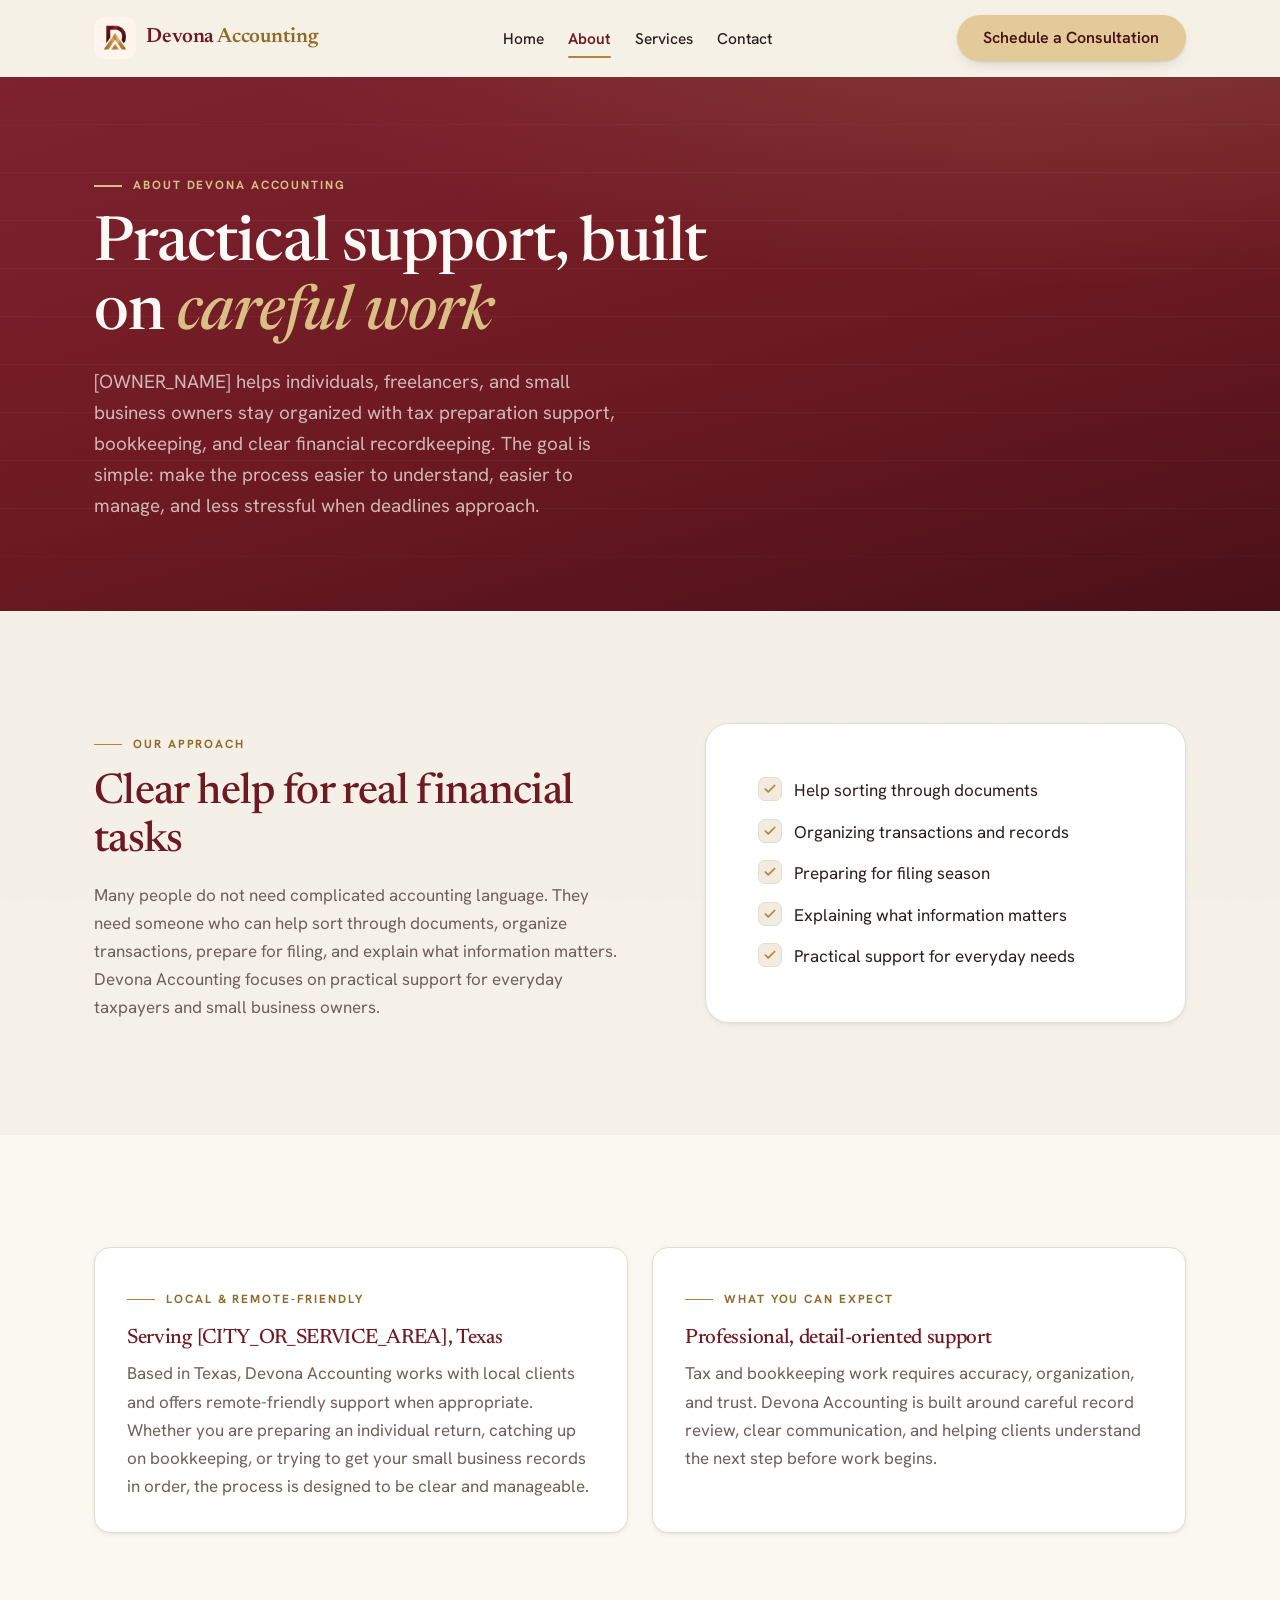
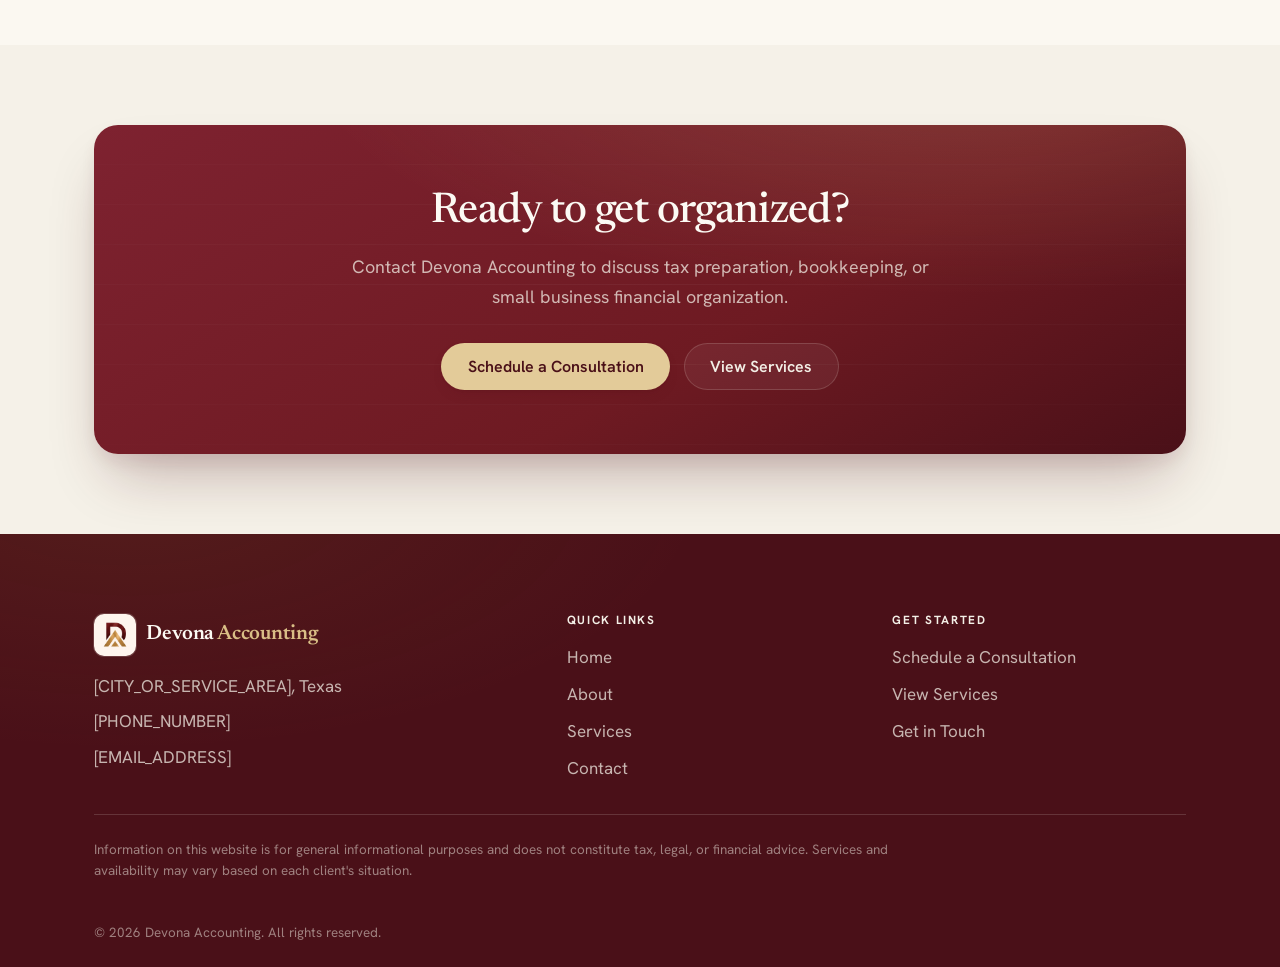
==== about.html @ 62266c25 "Initial commit: Devona Accounting marketing site Static, no-build tax & bookkeeping website (Home, A" ====
<!DOCTYPE html>
<html lang="en">
<head>
  <meta charset="UTF-8" />
  <meta name="viewport" content="width=device-width, initial-scale=1.0" />
  <title>About Devona Accounting | Tax and Bookkeeping Support in Texas</title>
  <meta name="description" content="Learn about Devona Accounting, providing practical tax and bookkeeping support for individuals and small businesses in Texas." />

  <meta property="og:type" content="website" />
  <meta property="og:title" content="About Devona Accounting | Tax and Bookkeeping Support in Texas" />
  <meta property="og:description" content="Practical tax and bookkeeping support for individuals and small businesses in Texas." />

  <link rel="icon" type="image/png" href="assets/favicon.png" />
  <link rel="preconnect" href="https://fonts.googleapis.com" />
  <link rel="preconnect" href="https://fonts.gstatic.com" crossorigin />
  <link href="https://fonts.googleapis.com/css2?family=Newsreader:ital,opsz,wght@0,6..72,400;0,6..72,500;0,6..72,600;1,6..72,500&family=Hanken+Grotesk:wght@400;500;600;700&display=swap" rel="stylesheet" />
  <link rel="stylesheet" href="css/styles.css" />
</head>
<body>
  <a class="skip-link" href="#main">Skip to content</a>

  <!-- ============ HEADER ============ -->
  <header class="site-header">
    <div class="container nav">
      <a class="brand" href="index.html">
        <img src="assets/logo.png" alt="" />
        <span>Devona <span class="brand-accent">Accounting</span></span>
      </a>
      <nav aria-label="Primary">
        <ul class="nav-links" id="nav-links">
          <li><a href="index.html">Home</a></li>
          <li><a href="about.html" aria-current="page">About</a></li>
          <li><a href="services.html">Services</a></li>
          <li><a href="contact.html">Contact</a></li>
          <li class="nav-cta-mobile"><a class="btn btn--gold" href="contact.html">Schedule a Consultation</a></li>
        </ul>
      </nav>
      <a class="btn btn--gold nav-cta" href="contact.html">Schedule a Consultation</a>
      <button class="nav-toggle" type="button" aria-label="Toggle menu" aria-controls="nav-links" aria-expanded="false">
        <span></span><span></span><span></span>
      </button>
    </div>
  </header>

  <main id="main">

    <!-- ============ PAGE HERO ============ -->
    <section class="hero is-simple">
      <div class="container">
        <div class="hero-grid">
          <div class="hero-copy">
            <span class="eyebrow on-dark" data-animate data-hero>About Devona Accounting</span>
            <h1 data-animate data-hero>Practical support, built on <em>careful work</em></h1>
            <p data-animate data-hero>[OWNER_NAME] helps individuals, freelancers, and small business owners stay organized with tax preparation support, bookkeeping, and clear financial recordkeeping. The goal is simple: make the process easier to understand, easier to manage, and less stressful when deadlines approach.</p>
          </div>
        </div>
      </div>
    </section>

    <!-- ============ CLEAR HELP ============ -->
    <section class="section">
      <div class="container">
        <div class="split">
          <div data-animate>
            <span class="eyebrow">Our approach</span>
            <h2>Clear help for real financial tasks</h2>
            <p class="muted">Many people do not need complicated accounting language. They need someone who can help sort through documents, organize transactions, prepare for filing, and explain what information matters. Devona Accounting focuses on practical support for everyday taxpayers and small business owners.</p>
          </div>
          <div class="panel" data-animate>
            <ul class="check-list">
              <li>Help sorting through documents</li>
              <li>Organizing transactions and records</li>
              <li>Preparing for filing season</li>
              <li>Explaining what information matters</li>
              <li>Practical support for everyday needs</li>
            </ul>
          </div>
        </div>
      </div>
    </section>

    <!-- ============ SERVING + DETAIL ============ -->
    <section class="section on-warm">
      <div class="container">
        <div class="grid grid--2">
          <article class="card" data-animate>
            <span class="eyebrow">Local &amp; remote-friendly</span>
            <h3>Serving [CITY_OR_SERVICE_AREA], Texas</h3>
            <p>Based in Texas, Devona Accounting works with local clients and offers remote-friendly support when appropriate. Whether you are preparing an individual return, catching up on bookkeeping, or trying to get your small business records in order, the process is designed to be clear and manageable.</p>
          </article>
          <article class="card" data-animate>
            <span class="eyebrow">What you can expect</span>
            <h3>Professional, detail-oriented support</h3>
            <p>Tax and bookkeeping work requires accuracy, organization, and trust. Devona Accounting is built around careful record review, clear communication, and helping clients understand the next step before work begins.</p>
          </article>
        </div>
      </div>
    </section>

    <!-- ============ FINAL CTA ============ -->
    <section class="section is-tight">
      <div class="container">
        <div class="cta-band" data-animate>
          <h2>Ready to get organized?</h2>
          <p>Contact Devona Accounting to discuss tax preparation, bookkeeping, or small business financial organization.</p>
          <div class="btn-row">
            <a class="btn btn--gold" href="contact.html">Schedule a Consultation</a>
            <a class="btn btn--ghost-dark" href="services.html">View Services</a>
          </div>
        </div>
      </div>
    </section>

  </main>

  <!-- ============ FOOTER ============ -->
  <footer class="site-footer">
    <div class="container">
      <div class="footer-grid">
        <div class="footer-contact">
          <a class="brand" href="index.html"><img src="assets/logo.png" alt="" /><span>Devona <span class="brand-accent">Accounting</span></span></a>
          <p>[CITY_OR_SERVICE_AREA], Texas</p>
          <p><a href="tel:[PHONE_NUMBER]">[PHONE_NUMBER]</a></p>
          <p><a href="mailto:[EMAIL_ADDRESS]">[EMAIL_ADDRESS]</a></p>
        </div>
        <div>
          <h4>Quick Links</h4>
          <ul class="footer-links">
            <li><a href="index.html">Home</a></li>
            <li><a href="about.html">About</a></li>
            <li><a href="services.html">Services</a></li>
            <li><a href="contact.html">Contact</a></li>
          </ul>
        </div>
        <div>
          <h4>Get Started</h4>
          <ul class="footer-links">
            <li><a href="contact.html">Schedule a Consultation</a></li>
            <li><a href="services.html">View Services</a></li>
            <li><a href="contact.html">Get in Touch</a></li>
          </ul>
        </div>
      </div>
      <p class="footer-disclaimer">Information on this website is for general informational purposes and does not constitute tax, legal, or financial advice. Services and availability may vary based on each client's situation.</p>
      <p class="footer-disclaimer">&copy; <span id="year">2026</span> Devona Accounting. All rights reserved.</p>
    </div>
  </footer>

  <div class="mobile-cta">
    <a class="btn btn--gold" href="contact.html">Schedule a Consultation</a>
  </div>

  <script src="https://cdnjs.cloudflare.com/ajax/libs/gsap/3.12.5/gsap.min.js" defer></script>
  <script src="js/main.js" defer></script>
</body>
</html>
---- css/styles.css ----
/* ============================================================
   Devona Accounting — Tax & Bookkeeping
   Design system: "Books in order" — a ledger-led identity.
   Palette: burgundy/wine + warm cream + antique gold (matches logo).
   Type: Newsreader (display serif) / Hanken Grotesk (body sans).
   No build step; plain CSS.
   ============================================================ */

/* ---------- Tokens ---------- */
:root {
  /* Primary — burgundy / wine (matches the Devona Accounting logo) */
  --pine: #6E1A22;        /* primary burgundy (var name kept for minimal churn) */
  --forest: #7E2230;      /* lighter wine, for gradients */
  --pine-deep: #4A1018;   /* darkest bordeaux */

  /* Warm neutrals */
  --parchment: #F5F1E8;
  --parchment-2: #EFEADD;
  --card: #FFFFFF;
  --card-warm: #FBF8F1;

  /* Accents */
  --gold: #B0863C;
  --gold-deep: #8F6B2C;
  --gold-soft: #D9BE86;
  --sage: #C2A05A;        /* secondary: soft gold-tan (replaces the old sage green) */
  --sage-deep: #7A5A2E;   /* deep bronze, for status text/icons on light */
  --approve: #3E7D54;     /* subtle approval green */
  --approve-deep: #2F6342;/* deeper approval green, for text on light */

  /* Text */
  --ink: #2A1E1E;
  --stone: #6E5F5A;
  --on-dark: #F3EFE6;
  --on-dark-muted: rgba(243, 239, 230, 0.74);

  /* Lines */
  --hairline: #E4DDCF;
  --hairline-strong: #D6CDB9;
  --hairline-dark: rgba(243, 239, 230, 0.16);

  /* Type */
  --font-display: "Newsreader", Georgia, "Times New Roman", serif;
  --font-sans: "Hanken Grotesk", system-ui, -apple-system, "Segoe UI", sans-serif;

  /* Radii */
  --r-sm: 8px;
  --r: 16px;
  --r-lg: 24px;
  --r-pill: 999px;

  /* Spacing */
  --s-1: 0.5rem;
  --s-2: 1rem;
  --s-3: 1.5rem;
  --s-4: 2rem;
  --s-5: 3.25rem;
  --s-6: 5rem;
  --s-7: 7rem;

  /* Elevation (layered, warm-tinted) */
  --shadow-sm: 0 1px 2px rgba(42, 30, 30, 0.04), 0 2px 6px rgba(42, 30, 30, 0.05);
  --shadow: 0 4px 10px rgba(42, 30, 30, 0.05), 0 16px 36px -12px rgba(42, 30, 30, 0.16);
  --shadow-lg: 0 8px 18px rgba(74, 16, 24, 0.08), 0 34px 60px -18px rgba(74, 16, 24, 0.30);

  --container: 1140px;
  --header-h: 76px;
}

/* ---------- Reset / base ---------- */
*, *::before, *::after { box-sizing: border-box; }

html {
  scroll-behavior: smooth;
  -webkit-text-size-adjust: 100%;
}

body {
  margin: 0;
  font-family: var(--font-sans);
  color: var(--ink);
  background: var(--parchment);
  line-height: 1.65;
  font-size: 1.0625rem;
  font-weight: 400;
  -webkit-font-smoothing: antialiased;
  text-rendering: optimizeLegibility;
  position: relative;
  overflow-x: clip; /* safety net against incidental overflow; keeps sticky header working */
}

/* Subtle paper grain — tactile, premium, very low opacity */
body::before {
  content: "";
  position: fixed;
  inset: 0;
  z-index: 1;
  pointer-events: none;
  opacity: 0.035;
  background-image: url("data:image/svg+xml,%3Csvg xmlns='http://www.w3.org/2000/svg' width='160' height='160'%3E%3Cfilter id='n'%3E%3CfeTurbulence type='fractalNoise' baseFrequency='0.85' numOctaves='2' stitchTiles='stitch'/%3E%3C/filter%3E%3Crect width='100%25' height='100%25' filter='url(%23n)'/%3E%3C/svg%3E");
}
/* keep real content above the grain */
.site-header, main, .site-footer, .mobile-cta { position: relative; z-index: 2; }

img, svg { max-width: 100%; display: block; }

a { color: var(--pine); text-decoration: none; }
a:hover { text-decoration: underline; }

/* ---------- Typography ---------- */
h1, h2, h3, h4 {
  font-family: var(--font-display);
  color: var(--pine);
  font-weight: 500;
  line-height: 1.12;
  letter-spacing: -0.015em;
  margin: 0 0 var(--s-2);
  overflow-wrap: break-word;
}
h1 { font-size: clamp(1.95rem, 6vw, 3.85rem); font-weight: 500; }
h2 { font-size: clamp(1.6rem, 4.4vw, 2.65rem); }
h3 { font-size: 1.3rem; line-height: 1.25; }
h4 { font-size: 1.05rem; }

p { margin: 0 0 var(--s-2); }
p:last-child { margin-bottom: 0; }
ul { margin: 0; padding: 0; }
strong { font-weight: 600; }

.tnum { font-variant-numeric: tabular-nums; }

:focus-visible {
  outline: 3px solid var(--gold);
  outline-offset: 3px;
  border-radius: 4px;
}

.skip-link {
  position: absolute;
  left: -9999px; top: 0;
  background: var(--pine);
  color: var(--on-dark);
  padding: 0.7rem 1.1rem;
  z-index: 200;
  border-radius: 0 0 var(--r-sm) 0;
}
.skip-link:focus { left: 0; }

/* ---------- Layout ---------- */
.container {
  width: 100%;
  max-width: var(--container);
  margin-inline: auto;
  padding-inline: var(--s-3);
}

.section { padding-block: var(--s-7); }
.section.is-tight { padding-block: var(--s-6); }
.section.on-parchment-2 { background: var(--parchment-2); }
.section.on-warm { background: var(--card-warm); }

.section-head { max-width: 680px; margin-bottom: var(--s-5); }
.section-head.is-center { margin-inline: auto; text-align: center; }

/* Eyebrow — small caps with a ledger rule */
.eyebrow {
  display: inline-flex;
  align-items: center;
  flex-wrap: wrap;
  max-width: 100%;
  gap: 0.4rem 0.7rem;
  font-family: var(--font-sans);
  font-size: 0.74rem;
  font-weight: 700;
  letter-spacing: 0.16em;
  text-transform: uppercase;
  color: var(--gold-deep);
  margin-bottom: var(--s-2);
}
.eyebrow::before {
  content: "";
  width: 28px;
  height: 1.5px;
  flex: none;
  background: var(--gold);
}
.is-center .eyebrow { justify-content: center; }
.eyebrow.on-dark { color: var(--gold-soft); }
.eyebrow.on-dark::before { background: var(--gold-soft); }

.lead { font-size: 1.2rem; color: var(--stone); line-height: 1.6; }
.muted { color: var(--stone); }

/* ---------- Buttons ---------- */
.btn {
  display: inline-flex;
  align-items: center;
  justify-content: center;
  gap: 0.55rem;
  font-family: var(--font-sans);
  font-weight: 600;
  font-size: 1rem;
  padding: 0.9rem 1.6rem;
  border-radius: var(--r-pill);
  border: 1.5px solid transparent;
  cursor: pointer;
  line-height: 1;
  text-decoration: none;
  transition: transform .2s cubic-bezier(.2,.7,.3,1), background-color .2s ease,
              color .2s ease, box-shadow .25s ease, border-color .2s ease;
}
.btn:hover { text-decoration: none; transform: translateY(-2px); }
.btn:active { transform: translateY(0); }

/* Gold = the primary call to action — flat champagne, modern */
.btn--gold {
  background: #E3CB99;
  color: var(--pine-deep);
  box-shadow: 0 1px 2px rgba(74,16,24,0.10), 0 6px 16px -8px rgba(74,16,24,0.28);
}
.btn--gold:hover {
  background: #ECD7AD;
  color: var(--pine-deep);
  box-shadow: 0 2px 4px rgba(74,16,24,0.12), 0 12px 24px -10px rgba(74,16,24,0.32);
}

.btn--pine { background: var(--pine); color: var(--on-dark); box-shadow: var(--shadow-sm); }
.btn--pine:hover { background: var(--pine-deep); color: var(--on-dark); box-shadow: var(--shadow); }

.btn--outline { background: transparent; color: var(--pine); border-color: var(--hairline-strong); }
.btn--outline:hover { border-color: var(--pine); background: var(--card); color: var(--pine); }

.btn--ghost-dark { background: rgba(243,239,230,0.06); color: var(--on-dark); border-color: var(--hairline-dark); }
.btn--ghost-dark:hover { border-color: rgba(243,239,230,0.5); background: rgba(243,239,230,0.12); color: var(--on-dark); }

.btn-row { display: flex; flex-wrap: wrap; gap: 0.85rem; }

/* ---------- Header ---------- */
.site-header {
  position: sticky;
  top: 0;
  z-index: 100;
  background: rgba(245, 241, 232, 0.72);
  backdrop-filter: saturate(160%) blur(12px);
  border-bottom: 1px solid transparent;
  transition: box-shadow .25s ease, border-color .25s ease, background-color .25s ease;
}
.site-header.is-scrolled {
  box-shadow: 0 1px 0 var(--hairline), 0 10px 30px -22px rgba(74,16,24,0.5);
  border-bottom-color: var(--hairline);
  background: rgba(245, 241, 232, 0.9);
}
.nav {
  display: flex;
  align-items: center;
  justify-content: space-between;
  height: var(--header-h);
  gap: var(--s-3);
}
.brand {
  display: inline-flex;
  align-items: center;
  gap: 0.65rem;
  font-family: var(--font-display);
  font-weight: 600;
  font-size: 1.3rem;
  color: var(--pine);
  letter-spacing: -0.01em;
}
.brand:hover { text-decoration: none; }
.brand img { width: 42px; height: 42px; border-radius: 10px; object-fit: cover; }
.brand-accent { color: var(--gold-deep); }

.nav-links { display: flex; align-items: center; gap: var(--s-3); list-style: none; }
.nav-links a {
  color: var(--ink);
  font-weight: 500;
  font-size: 0.97rem;
  padding: 0.4rem 0;
  position: relative;
}
.nav-links a:hover { color: var(--pine); text-decoration: none; }
.nav-links a[aria-current="page"] { color: var(--pine); font-weight: 600; }
.nav-links a[aria-current="page"]::after {
  content: "";
  position: absolute;
  left: 0; right: 0; bottom: -3px;
  height: 2px;
  background: var(--gold);
  border-radius: 2px;
}
.nav-cta { display: inline-flex; }
.nav-cta-mobile { display: none; } /* only shown inside the mobile menu */

.nav-toggle {
  display: none;
  flex-direction: column;
  justify-content: center;
  gap: 5px;
  width: 46px; height: 46px;
  background: transparent;
  border: 1px solid var(--hairline-strong);
  border-radius: var(--r-sm);
  cursor: pointer;
  padding: 0 11px;
}
.nav-toggle span { display: block; height: 2px; background: var(--pine); border-radius: 2px; transition: transform .25s ease, opacity .2s ease; }
.nav-toggle[aria-expanded="true"] span:nth-child(1) { transform: translateY(7px) rotate(45deg); }
.nav-toggle[aria-expanded="true"] span:nth-child(2) { opacity: 0; }
.nav-toggle[aria-expanded="true"] span:nth-child(3) { transform: translateY(-7px) rotate(-45deg); }

/* ---------- Hero ---------- */
.hero {
  position: relative;
  color: var(--on-dark);
  background:
    radial-gradient(120% 90% at 85% -10%, rgba(217,190,134,0.16), transparent 55%),
    linear-gradient(165deg, var(--forest) 0%, var(--pine) 52%, var(--pine-deep) 100%);
  overflow: hidden;
  isolation: isolate;
}
/* faint ledger ruling across the hero */
.hero::before {
  content: "";
  position: absolute;
  inset: 0;
  z-index: 0;
  background-image: repeating-linear-gradient(to bottom, transparent 0 47px, rgba(243,239,230,0.05) 47px 48px);
  -webkit-mask-image: linear-gradient(to bottom, transparent, #000 18%, #000 75%, transparent);
          mask-image: linear-gradient(to bottom, transparent, #000 18%, #000 75%, transparent);
}
.hero > .container { position: relative; z-index: 1; }

.hero-grid {
  display: grid;
  grid-template-columns: 1.05fr 0.95fr;
  gap: var(--s-6);
  align-items: center;
  padding-block: clamp(3.5rem, 7vw, 6rem);
}
.hero-copy { max-width: 600px; }
.hero h1 { color: #FCFAF4; }
.hero h1 em { font-style: italic; color: var(--gold-soft); font-weight: 500; }
.hero p { color: var(--on-dark-muted); font-size: 1.18rem; max-width: 540px; }
.hero .btn-row { margin-top: var(--s-4); }

.hero-note {
  margin-top: var(--s-4);
  display: flex;
  flex-wrap: wrap;
  gap: 0.5rem 1.4rem;
  font-size: 0.9rem;
  color: var(--on-dark-muted);
}
.hero-note span { display: inline-flex; align-items: center; gap: 0.45rem; }
.hero-note span::before {
  content: "";
  width: 16px; height: 16px;
  border-radius: 50%;
  background: rgba(176,134,60,0.22) url("data:image/svg+xml,%3Csvg xmlns='http://www.w3.org/2000/svg' viewBox='0 0 24 24' fill='none' stroke='%23D9BE86' stroke-width='3.5' stroke-linecap='round' stroke-linejoin='round'%3E%3Cpolyline points='20 6 9 17 4 12'/%3E%3C/svg%3E") center / 11px no-repeat;
  flex: none;
}

/* Hero is centered & single column on inner pages */
.hero.is-simple .hero-grid { grid-template-columns: 1fr; max-width: 760px; }
.hero.is-simple .hero-copy { max-width: 680px; }

/* Signature: the "books in order" ledger card */
.ledger-card {
  background: linear-gradient(180deg, #FFFFFF, var(--card-warm));
  color: var(--ink);
  border: 1px solid rgba(255,255,255,0.5);
  border-radius: var(--r-lg);
  box-shadow: var(--shadow-lg);
  padding: 1.5rem 1.6rem 1.7rem;
  width: 100%;
  max-width: 400px;
  justify-self: end;
}
.ledger-card__head {
  display: flex;
  align-items: center;
  justify-content: space-between;
  padding-bottom: 0.9rem;
  margin-bottom: 0.4rem;
  border-bottom: 1.5px solid var(--hairline);
}
.ledger-card__title { font-family: var(--font-display); font-size: 1.15rem; color: var(--pine); }
.chip {
  font-family: var(--font-sans);
  font-size: 0.72rem;
  font-weight: 700;
  letter-spacing: 0.06em;
  text-transform: uppercase;
  color: var(--approve-deep);
  background: rgba(62,125,84,0.13);
  border: 1px solid rgba(62,125,84,0.32);
  padding: 0.32rem 0.6rem;
  border-radius: var(--r-pill);
}
.ledger-row {
  display: flex;
  align-items: center;
  justify-content: space-between;
  padding: 0.85rem 0;
  border-bottom: 1px solid var(--hairline);
}
.ledger-row:last-child { border-bottom: 0; }
.ledger-row__label { font-weight: 500; color: var(--ink); }
.ledger-row__status {
  display: inline-flex;
  align-items: center;
  gap: 0.45rem;
  font-size: 0.92rem;
  font-weight: 600;
  color: var(--sage-deep);
}
.ledger-row__status svg { width: 18px; height: 18px; color: var(--gold); }
.ledger-card__foot {
  margin-top: 0.6rem;
  padding-top: 0.9rem;
  border-top: 2px solid var(--pine);
  display: flex;
  align-items: baseline;
  justify-content: space-between;
}
.ledger-card__foot .k { font-size: 0.8rem; text-transform: uppercase; letter-spacing: 0.1em; color: var(--stone); font-weight: 700; }
.ledger-card__foot .v { font-family: var(--font-display); font-size: 1.2rem; color: var(--approve-deep); font-weight: 600; }

/* ---------- Cards & grids ---------- */
.grid { display: grid; gap: var(--s-3); }
.grid--3 { grid-template-columns: repeat(3, 1fr); }
.grid--2 { grid-template-columns: repeat(2, 1fr); }

.card {
  background: var(--card);
  border: 1px solid var(--hairline);
  border-radius: var(--r);
  padding: var(--s-4);
  box-shadow: var(--shadow-sm);
  transition: transform .25s cubic-bezier(.2,.7,.3,1), box-shadow .3s ease, border-color .25s ease;
  height: 100%;
  position: relative;
}
.card:hover { transform: translateY(-4px); box-shadow: var(--shadow); border-color: var(--hairline-strong); }
.card h3 { margin-bottom: 0.5rem; }
.card p { color: var(--stone); }

.card__icon {
  width: 52px; height: 52px;
  border-radius: 13px;
  display: grid; place-items: center;
  background: linear-gradient(160deg, rgba(176,134,60,0.18), rgba(110,26,34,0.08));
  color: var(--pine);
  margin-bottom: var(--s-3);
  border: 1px solid var(--hairline);
}
.card__icon svg { width: 26px; height: 26px; }

/* Audience: ledger-style line items */
.ledger-list {
  list-style: none;
  border-top: 1px solid var(--hairline);
}
.ledger-list li {
  display: flex;
  align-items: center;
  gap: 0.85rem;
  padding: 1.05rem 0.4rem;
  border-bottom: 1px solid var(--hairline);
  font-weight: 500;
  font-size: 1.08rem;
  transition: padding-left .2s ease, color .2s ease;
}
.ledger-list li:hover { padding-left: 0.9rem; color: var(--pine); }
.ledger-list .idx {
  font-family: var(--font-sans);
  font-variant-numeric: tabular-nums;
  font-size: 0.8rem;
  font-weight: 700;
  color: var(--gold-deep);
  letter-spacing: 0.04em;
  width: 2ch;
  flex: none;
}
.ledger-list .dot { flex: none; width: 7px; height: 7px; border-radius: 50%; background: var(--sage); margin-left: auto; }

/* Check list */
.check-list { list-style: none; display: grid; gap: 0.85rem; }
.check-list li { display: flex; gap: 0.75rem; align-items: flex-start; color: var(--ink); }
.check-list li::before {
  content: "";
  flex: none;
  width: 24px; height: 24px;
  margin-top: 1px;
  border-radius: 7px;
  background: rgba(176,134,60,0.16) url("data:image/svg+xml,%3Csvg xmlns='http://www.w3.org/2000/svg' viewBox='0 0 24 24' fill='none' stroke='%23B0863C' stroke-width='3' stroke-linecap='round' stroke-linejoin='round'%3E%3Cpolyline points='20 6 9 17 4 12'/%3E%3C/svg%3E") center / 14px no-repeat;
  border: 1px solid var(--hairline);
}

/* Split */
.split { display: grid; grid-template-columns: 1.05fr 0.95fr; gap: var(--s-6); align-items: center; }

.panel {
  background: var(--card);
  border: 1px solid var(--hairline);
  border-radius: var(--r-lg);
  padding: var(--s-5);
  box-shadow: var(--shadow-sm);
}

/* ---------- Process: a true sequence, styled as ledger lines ---------- */
.steps { display: grid; gap: 0; max-width: 880px; margin-inline: auto; }
.step {
  display: grid;
  grid-template-columns: auto 1fr;
  gap: var(--s-4);
  align-items: start;
  padding: var(--s-4) 0;
  border-bottom: 1px solid var(--hairline);
}
.step:last-child { border-bottom: 0; }
.step__num {
  font-family: var(--font-display);
  font-variant-numeric: tabular-nums;
  font-size: 2rem;
  font-weight: 500;
  color: var(--gold);
  line-height: 1;
  min-width: 2.4ch;
}
.step h3 { margin-bottom: 0.35rem; }
.step p { color: var(--stone); margin-bottom: 0; }

/* ---------- Services ---------- */
.service-card {
  background: var(--card);
  border: 1px solid var(--hairline);
  border-radius: var(--r);
  padding: var(--s-4);
  box-shadow: var(--shadow-sm);
  transition: transform .25s cubic-bezier(.2,.7,.3,1), box-shadow .3s ease, border-color .25s ease;
  position: relative;
  overflow: hidden;
}
.service-card::before {
  content: "";
  position: absolute;
  left: 0; top: 0; bottom: 0;
  width: 3px;
  background: linear-gradient(var(--gold), var(--sage));
  transform: scaleY(0);
  transform-origin: top;
  transition: transform .3s ease;
}
.service-card:hover { transform: translateY(-4px); box-shadow: var(--shadow); border-color: var(--hairline-strong); }
.service-card:hover::before { transform: scaleY(1); }
.service-card h3 { font-size: 1.45rem; }
.service-card .needs-label {
  font-family: var(--font-sans);
  font-weight: 700;
  font-size: 0.74rem;
  letter-spacing: 0.14em;
  text-transform: uppercase;
  color: var(--gold-deep);
  margin: var(--s-3) 0 0.7rem;
}
.tag-list { display: flex; flex-wrap: wrap; gap: 0.5rem; list-style: none; }
.tag-list li {
  background: var(--card-warm);
  border: 1px solid var(--hairline);
  color: var(--stone);
  padding: 0.42rem 0.85rem;
  border-radius: var(--r-pill);
  font-size: 0.88rem;
  font-weight: 500;
}

/* ---------- CTA band ---------- */
.cta-band {
  position: relative;
  background:
    radial-gradient(110% 130% at 80% -20%, rgba(217,190,134,0.18), transparent 55%),
    linear-gradient(150deg, var(--forest), var(--pine) 60%, var(--pine-deep));
  color: var(--on-dark);
  border-radius: var(--r-lg);
  padding: clamp(2.5rem, 5.5vw, 4rem);
  text-align: center;
  overflow: hidden;
  box-shadow: var(--shadow-lg);
}
.cta-band::before {
  content: "";
  position: absolute;
  inset: 0;
  background-image: repeating-linear-gradient(to bottom, transparent 0 39px, rgba(243,239,230,0.05) 39px 40px);
  -webkit-mask-image: radial-gradient(80% 80% at 50% 50%, #000, transparent);
          mask-image: radial-gradient(80% 80% at 50% 50%, #000, transparent);
}
.cta-band > * { position: relative; }
.cta-band h2 { color: #FCFAF4; }
.cta-band p { color: var(--on-dark-muted); max-width: 600px; margin-inline: auto; font-size: 1.12rem; }
.cta-band .btn-row { justify-content: center; margin-top: var(--s-4); }

/* ---------- Contact ---------- */
.contact-grid { display: grid; grid-template-columns: 0.82fr 1.18fr; gap: var(--s-6); align-items: start; }

.info-card {
  background: var(--card);
  border: 1px solid var(--hairline);
  border-radius: var(--r);
  padding: var(--s-3) var(--s-4);
  display: flex;
  gap: 1rem;
  align-items: flex-start;
  box-shadow: var(--shadow-sm);
  transition: transform .2s ease, box-shadow .25s ease;
}
.info-card:hover { transform: translateY(-2px); box-shadow: var(--shadow); }
.info-card + .info-card { margin-top: var(--s-2); }
.info-card .info-icon {
  flex: none; width: 46px; height: 46px; border-radius: 12px;
  background: linear-gradient(160deg, rgba(176,134,60,0.18), rgba(110,26,34,0.08));
  border: 1px solid var(--hairline);
  color: var(--pine);
  display: grid; place-items: center;
}
.info-card .info-icon svg { width: 21px; height: 21px; }
.info-card .label { font-size: 0.72rem; text-transform: uppercase; letter-spacing: 0.12em; color: var(--gold-deep); font-weight: 700; margin-bottom: 3px; }
.info-card .value { font-weight: 600; color: var(--ink); font-size: 1.05rem; }
.info-card a.value:hover { color: var(--pine); }

/* Form */
.form-card { background: var(--card); border: 1px solid var(--hairline); border-radius: var(--r-lg); padding: var(--s-5); box-shadow: var(--shadow); }
.field { margin-bottom: var(--s-3); }
.field label { display: block; font-weight: 600; margin-bottom: 0.45rem; font-size: 0.95rem; color: var(--ink); }
.field .req { color: var(--gold-deep); }
.field input, .field select, .field textarea {
  width: 100%;
  font: inherit;
  font-family: var(--font-sans);
  color: var(--ink);
  background: var(--card-warm);
  border: 1.5px solid var(--hairline-strong);
  border-radius: var(--r-sm);
  padding: 0.8rem 0.95rem;
  transition: border-color .15s ease, box-shadow .15s ease, background-color .15s ease;
}
.field input:focus, .field select:focus, .field textarea:focus {
  outline: none;
  background: var(--card);
  border-color: var(--sage-deep);
  box-shadow: 0 0 0 3px rgba(176,134,60,0.22);
}
.field textarea { resize: vertical; min-height: 140px; }
.field-row { display: grid; grid-template-columns: 1fr 1fr; gap: var(--s-3); }
.field .error-msg { color: #a3331f; font-size: 0.85rem; margin-top: 0.4rem; display: none; }
.field.has-error input, .field.has-error select, .field.has-error textarea { border-color: #a3331f; }
.field.has-error .error-msg { display: block; }

.form-note {
  margin-top: var(--s-3);
  font-size: 0.9rem;
  color: var(--stone);
  background: var(--card-warm);
  border: 1px solid var(--hairline);
  border-left: 3px solid var(--gold);
  border-radius: var(--r-sm);
  padding: var(--s-3);
}
.form-success {
  display: none;
  background: rgba(176,134,60,0.14);
  border: 1px solid var(--sage);
  color: var(--sage-deep);
  border-radius: var(--r-sm);
  padding: var(--s-3);
  margin-bottom: var(--s-3);
  font-weight: 500;
}
.form-success.show { display: block; }

/* ---------- Footer ---------- */
.site-footer {
  background:
    radial-gradient(90% 120% at 10% -10%, rgba(176,134,60,0.10), transparent 50%),
    var(--pine-deep);
  color: var(--on-dark-muted);
  padding-block: var(--s-6) var(--s-3);
  margin-top: 0;
}
.footer-grid {
  display: grid;
  grid-template-columns: 1.5fr 1fr 1fr;
  gap: var(--s-4);
  padding-bottom: var(--s-4);
  border-bottom: 1px solid var(--hairline-dark);
}
.site-footer .brand { color: #FCFAF4; margin-bottom: var(--s-2); }
/* logo keeps its cream ground; on the dark footer it reads as a tidy badge */
.site-footer .brand img { box-shadow: 0 0 0 1px rgba(243,239,230,0.18); }
.site-footer .brand-accent { color: var(--gold-soft); } /* lighter gold for dark bg */
.site-footer h4 { font-family: var(--font-sans); color: var(--on-dark); font-size: 0.74rem; text-transform: uppercase; letter-spacing: 0.14em; margin-bottom: var(--s-2); font-weight: 700; }
.site-footer a { color: var(--on-dark-muted); }
.site-footer a:hover { color: #FCFAF4; }
.footer-contact p { margin-bottom: 0.45rem; }
.footer-links { list-style: none; display: grid; gap: 0.55rem; }
.footer-disclaimer { font-size: 0.84rem; color: rgba(243,239,230,0.5); padding-top: var(--s-3); max-width: 840px; line-height: 1.6; }

/* ---------- Mobile sticky CTA ---------- */
.mobile-cta {
  display: none;
  position: fixed;
  left: 0; right: 0; bottom: 0;
  z-index: 90;
  padding: 0.6rem 0.9rem calc(0.6rem + env(safe-area-inset-bottom));
  background: rgba(245,241,232,0.94);
  backdrop-filter: blur(10px);
  border-top: 1px solid var(--hairline);
}
.mobile-cta .btn { width: 100%; }

/* ---------- Animation (progressive enhancement) ---------- */
html.has-anim [data-animate] { opacity: 0; transform: translateY(26px); will-change: transform, opacity; }
html.has-anim [data-animate].in-view { opacity: 1; transform: none; }

/* ---------- Responsive ---------- */
@media (max-width: 980px) {
  .hero-grid { grid-template-columns: 1fr; gap: var(--s-5); }
  .ledger-card { justify-self: start; max-width: 440px; }
  .grid--3 { grid-template-columns: repeat(2, 1fr); }
  .split, .contact-grid { grid-template-columns: 1fr; gap: var(--s-5); }
  .footer-grid { grid-template-columns: 1fr 1fr; }
}

@media (max-width: 640px) {
  :root { --header-h: 64px; --s-7: 4.25rem; --s-6: 3.5rem; }
  .grid--3, .grid--2, .field-row { grid-template-columns: 1fr; }

  .nav-cta { display: none; }
  .nav-toggle { display: flex; }

  .nav-links {
    position: fixed;
    inset: var(--header-h) 0 auto 0;
    flex-direction: column;
    align-items: stretch;
    gap: 0;
    background: var(--card);
    border-bottom: 1px solid var(--hairline);
    box-shadow: var(--shadow);
    padding: var(--s-2);
    transform: translateY(-12px);
    opacity: 0;
    pointer-events: none;
    transition: opacity .2s ease, transform .2s ease;
  }
  .nav-links.open { transform: translateY(0); opacity: 1; pointer-events: auto; }
  .nav-links li { width: 100%; }
  .nav-links a { display: block; padding: 0.9rem 0.6rem; border-radius: var(--r-sm); }
  .nav-links a[aria-current="page"]::after { display: none; }
  .nav-links a[aria-current="page"] { background: var(--card-warm); }
  .nav-links .nav-cta-mobile { display: block; margin-top: 0.4rem; }
  .nav-links .nav-cta-mobile .btn { width: 100%; }

  .footer-grid { grid-template-columns: 1fr; }
  .mobile-cta { display: block; }
  body { padding-bottom: 72px; }
  .step { grid-template-columns: auto 1fr; gap: var(--s-3); }
  .form-card, .panel { padding: var(--s-4); }
}

/* ---------- Reduced motion ---------- */
@media (prefers-reduced-motion: reduce) {
  html { scroll-behavior: auto; }
  *, *::before, *::after { animation-duration: .001ms !important; transition-duration: .001ms !important; }
  html.has-anim [data-animate] { opacity: 1 !important; transform: none !important; }
}
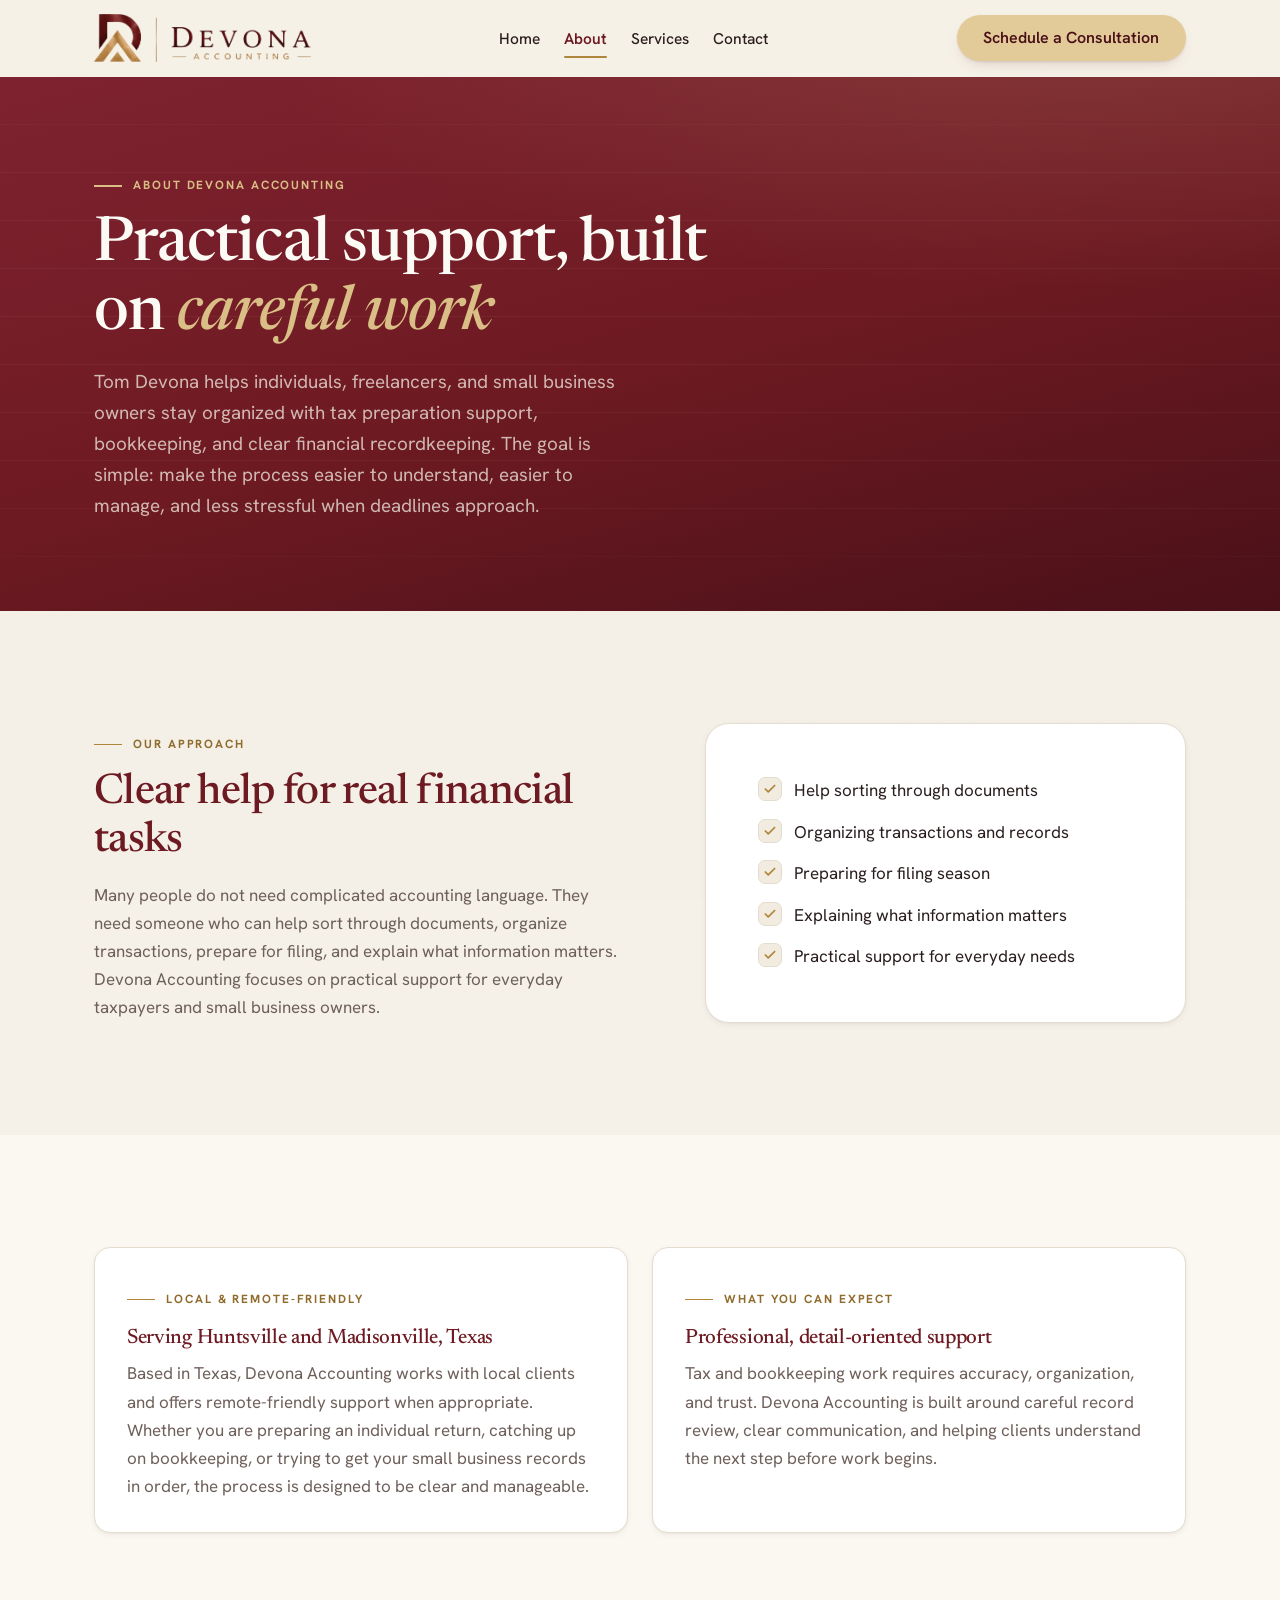
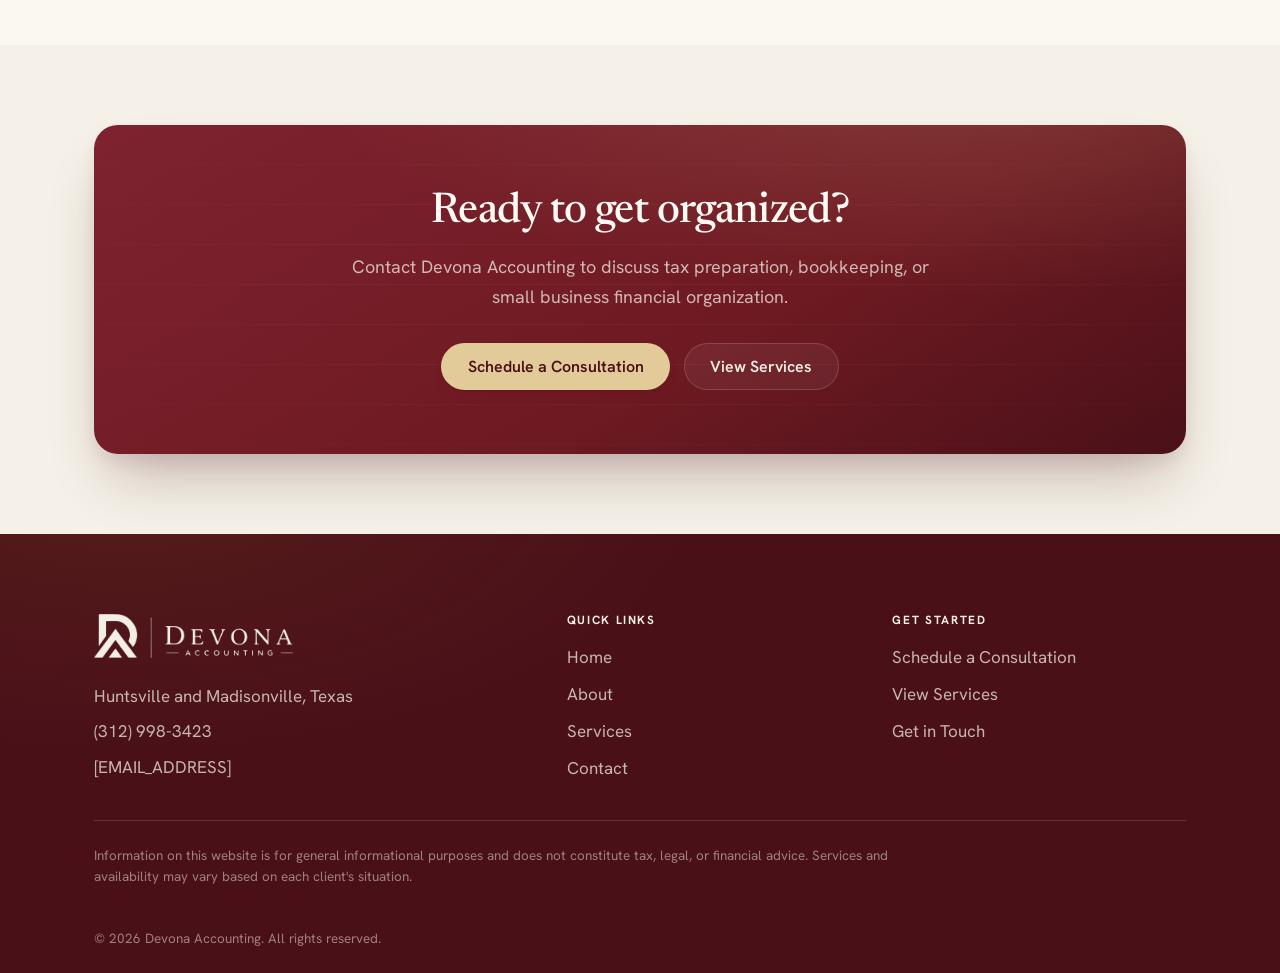
==== commit 2f953fac: "Update content, branding, and mobile hero - Fill owner (Tom Devona), phone, and service area (Huntsv" ====
--- a/about.html
+++ b/about.html
@@ -23,8 +23,7 @@
   <header class="site-header">
     <div class="container nav">
       <a class="brand" href="index.html">
-        <img src="assets/logo.png" alt="" />
-        <span>Devona <span class="brand-accent">Accounting</span></span>
+        <img class="brand-logo" src="assets/logo-wordmark.png" alt="Devona Accounting" />
       </a>
       <nav aria-label="Primary">
         <ul class="nav-links" id="nav-links">
@@ -51,7 +50,7 @@
           <div class="hero-copy">
             <span class="eyebrow on-dark" data-animate data-hero>About Devona Accounting</span>
             <h1 data-animate data-hero>Practical support, built on <em>careful work</em></h1>
-            <p data-animate data-hero>[OWNER_NAME] helps individuals, freelancers, and small business owners stay organized with tax preparation support, bookkeeping, and clear financial recordkeeping. The goal is simple: make the process easier to understand, easier to manage, and less stressful when deadlines approach.</p>
+            <p data-animate data-hero>Tom Devona helps individuals, freelancers, and small business owners stay organized with tax preparation support, bookkeeping, and clear financial recordkeeping. The goal is simple: make the process easier to understand, easier to manage, and less stressful when deadlines approach.</p>
           </div>
         </div>
       </div>
@@ -85,7 +84,7 @@
         <div class="grid grid--2">
           <article class="card" data-animate>
             <span class="eyebrow">Local &amp; remote-friendly</span>
-            <h3>Serving [CITY_OR_SERVICE_AREA], Texas</h3>
+            <h3>Serving Huntsville and Madisonville, Texas</h3>
             <p>Based in Texas, Devona Accounting works with local clients and offers remote-friendly support when appropriate. Whether you are preparing an individual return, catching up on bookkeeping, or trying to get your small business records in order, the process is designed to be clear and manageable.</p>
           </article>
           <article class="card" data-animate>
@@ -118,9 +117,9 @@
     <div class="container">
       <div class="footer-grid">
         <div class="footer-contact">
-          <a class="brand" href="index.html"><img src="assets/logo.png" alt="" /><span>Devona <span class="brand-accent">Accounting</span></span></a>
-          <p>[CITY_OR_SERVICE_AREA], Texas</p>
-          <p><a href="tel:[PHONE_NUMBER]">[PHONE_NUMBER]</a></p>
+          <a class="brand" href="index.html"><img class="brand-logo" src="assets/logo-wordmark-light.png" alt="Devona Accounting" /></a>
+          <p>Huntsville and Madisonville, Texas</p>
+          <p><a href="tel:+13129983423">(312) 998-3423</a></p>
           <p><a href="mailto:[EMAIL_ADDRESS]">[EMAIL_ADDRESS]</a></p>
         </div>
         <div>
--- a/css/styles.css
+++ b/css/styles.css
@@ -117,7 +117,7 @@
   margin: 0 0 var(--s-2);
   overflow-wrap: break-word;
 }
-h1 { font-size: clamp(1.95rem, 6vw, 3.85rem); font-weight: 500; }
+h1 { font-size: clamp(2.25rem, 6vw, 3.85rem); font-weight: 500; }
 h2 { font-size: clamp(1.6rem, 4.4vw, 2.65rem); }
 h3 { font-size: 1.3rem; line-height: 1.25; }
 h4 { font-size: 1.05rem; }
@@ -268,8 +268,7 @@
   letter-spacing: -0.01em;
 }
 .brand:hover { text-decoration: none; }
-.brand img { width: 42px; height: 42px; border-radius: 10px; object-fit: cover; }
-.brand-accent { color: var(--gold-deep); }
+.brand-logo { height: 48px; width: auto; display: block; }
 
 .nav-links { display: flex; align-items: center; gap: var(--s-3); list-style: none; }
 .nav-links a {
@@ -696,10 +695,8 @@
   padding-bottom: var(--s-4);
   border-bottom: 1px solid var(--hairline-dark);
 }
-.site-footer .brand { color: #FCFAF4; margin-bottom: var(--s-2); }
-/* logo keeps its cream ground; on the dark footer it reads as a tidy badge */
-.site-footer .brand img { box-shadow: 0 0 0 1px rgba(243,239,230,0.18); }
-.site-footer .brand-accent { color: var(--gold-soft); } /* lighter gold for dark bg */
+.site-footer .brand { margin-bottom: var(--s-3); }
+.site-footer .brand-logo { height: 44px; } /* cream reversed wordmark on dark */
 .site-footer h4 { font-family: var(--font-sans); color: var(--on-dark); font-size: 0.74rem; text-transform: uppercase; letter-spacing: 0.14em; margin-bottom: var(--s-2); font-weight: 700; }
 .site-footer a { color: var(--on-dark-muted); }
 .site-footer a:hover { color: #FCFAF4; }
@@ -768,6 +765,11 @@
   body { padding-bottom: 72px; }
   .step { grid-template-columns: auto 1fr; gap: var(--s-3); }
   .form-card, .panel { padding: var(--s-4); }
+
+  /* Hero: hide the trust bullets on phones */
+  .hero-note { display: none; }
+
+  .brand-logo { height: 38px; } /* trimmer wordmark on small screens */
 }
 
 /* ---------- Reduced motion ---------- */
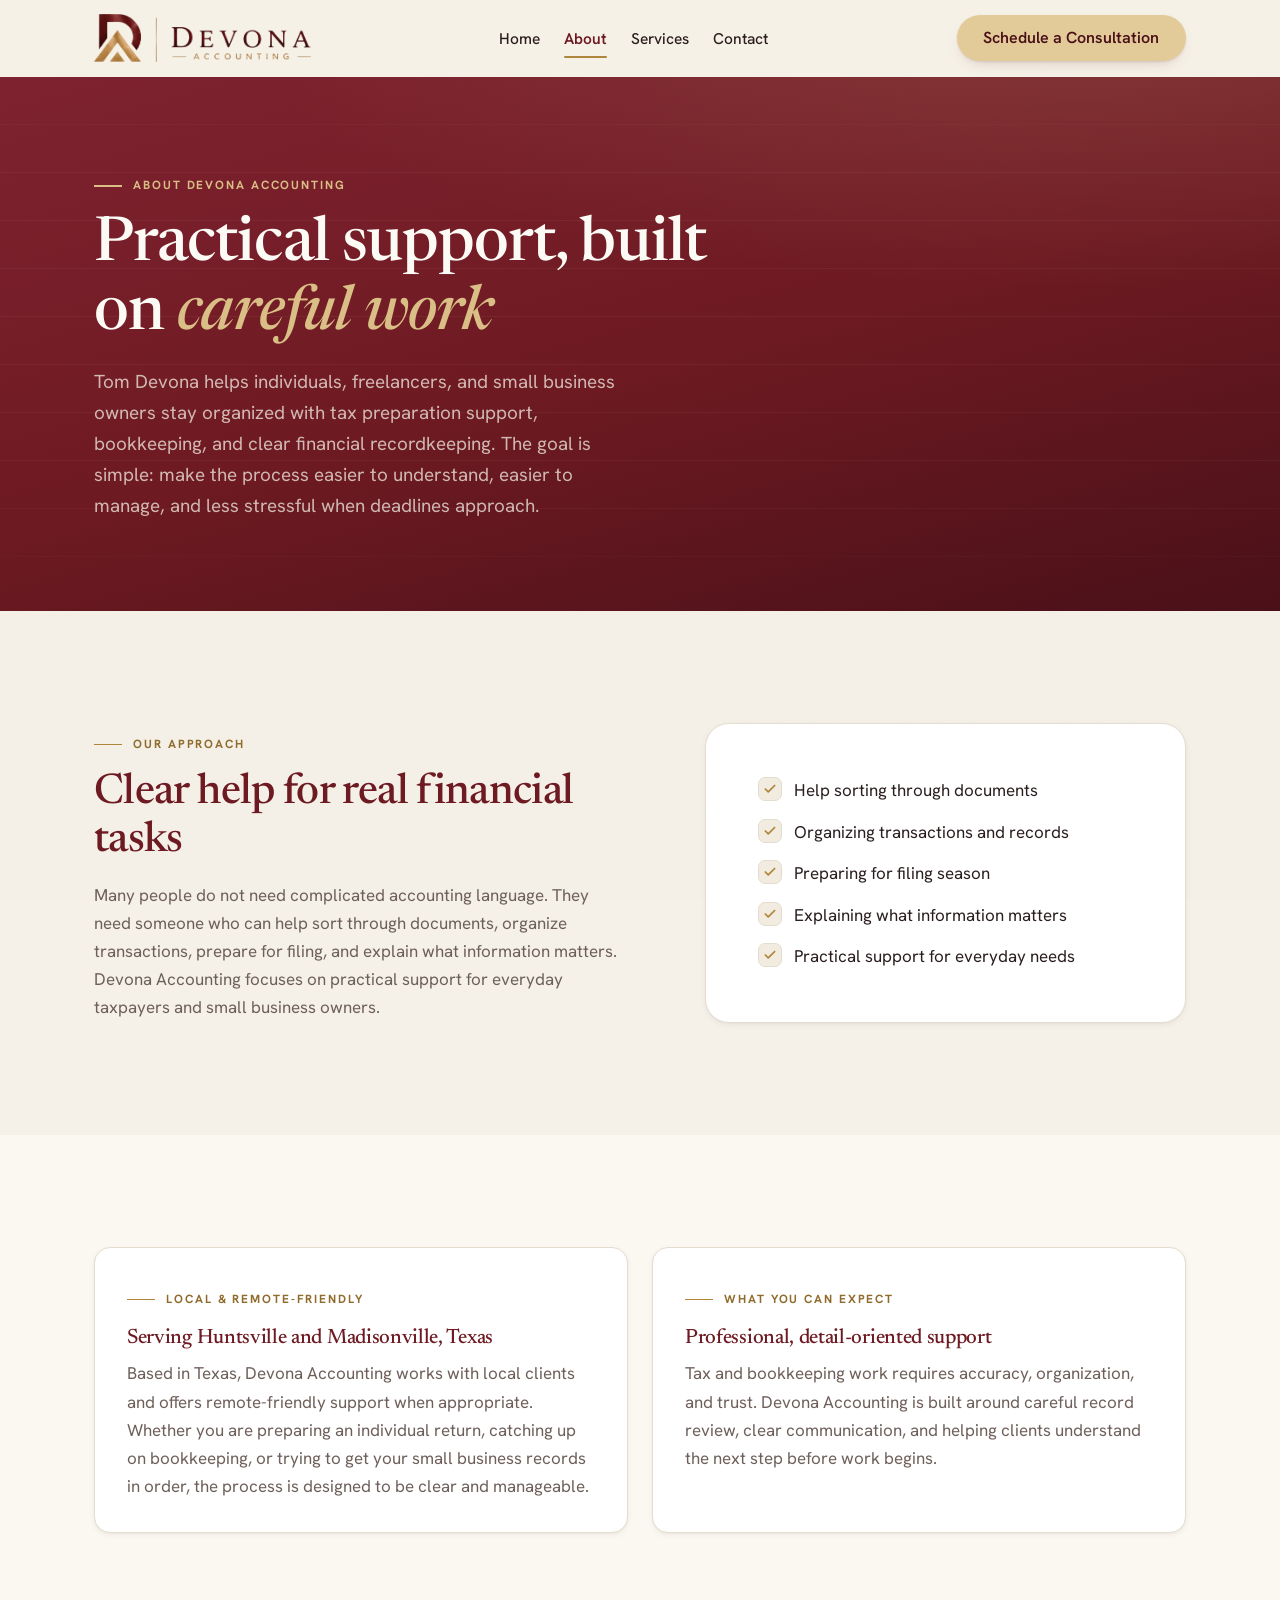
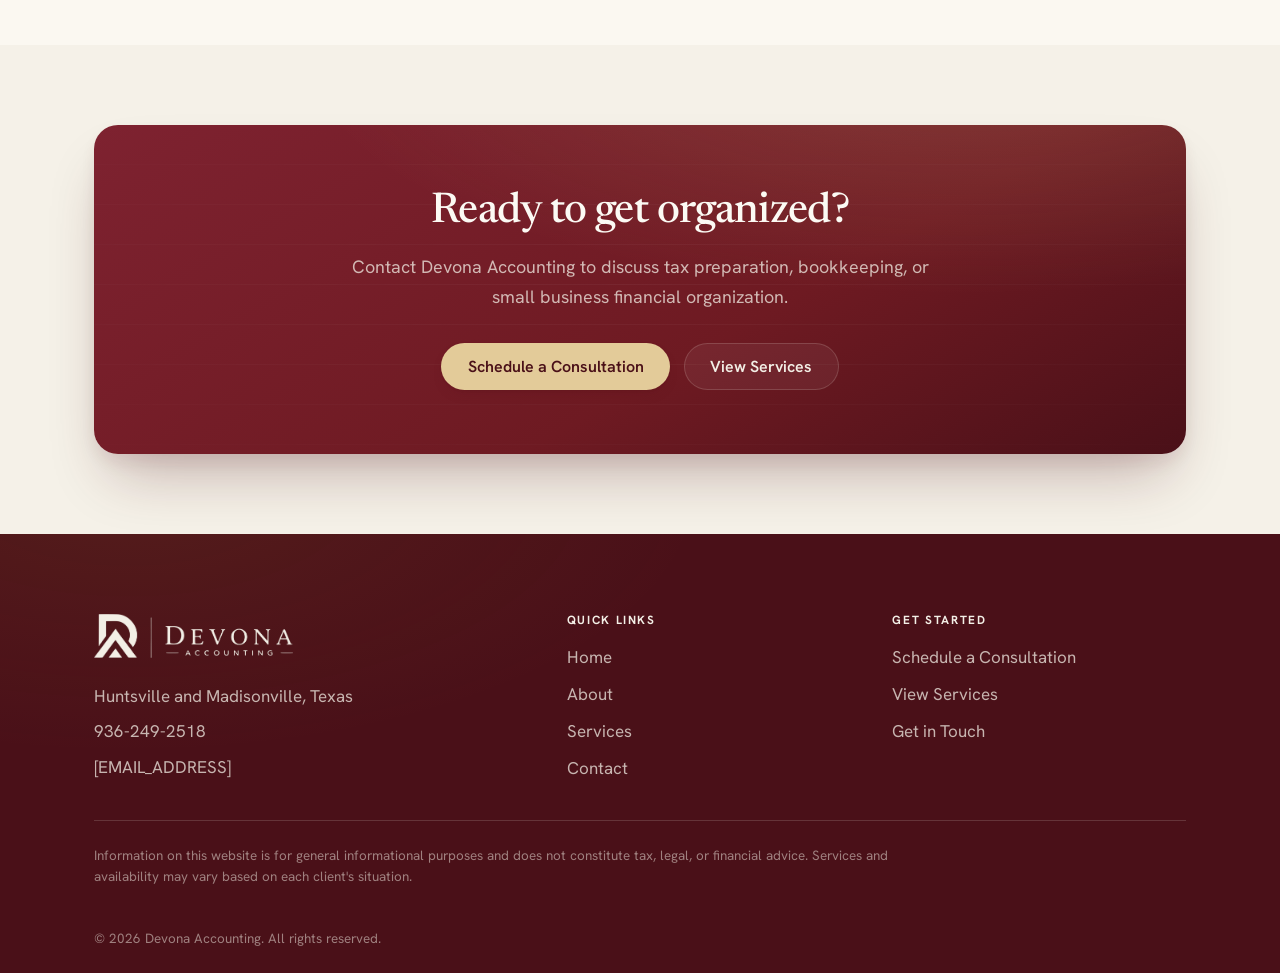
==== commit f3b3f44d: "Update phone number to 936-249-2518 Co-Authored-By: Claude Opus 4.8 (1M context) <noreply@anthropic." ====
--- a/about.html
+++ b/about.html
@@ -119,7 +119,7 @@
         <div class="footer-contact">
           <a class="brand" href="index.html"><img class="brand-logo" src="assets/logo-wordmark-light.png" alt="Devona Accounting" /></a>
           <p>Huntsville and Madisonville, Texas</p>
-          <p><a href="tel:+13129983423">(312) 998-3423</a></p>
+          <p><a href="tel:+19362492518">936-249-2518</a></p>
           <p><a href="mailto:[EMAIL_ADDRESS]">[EMAIL_ADDRESS]</a></p>
         </div>
         <div>
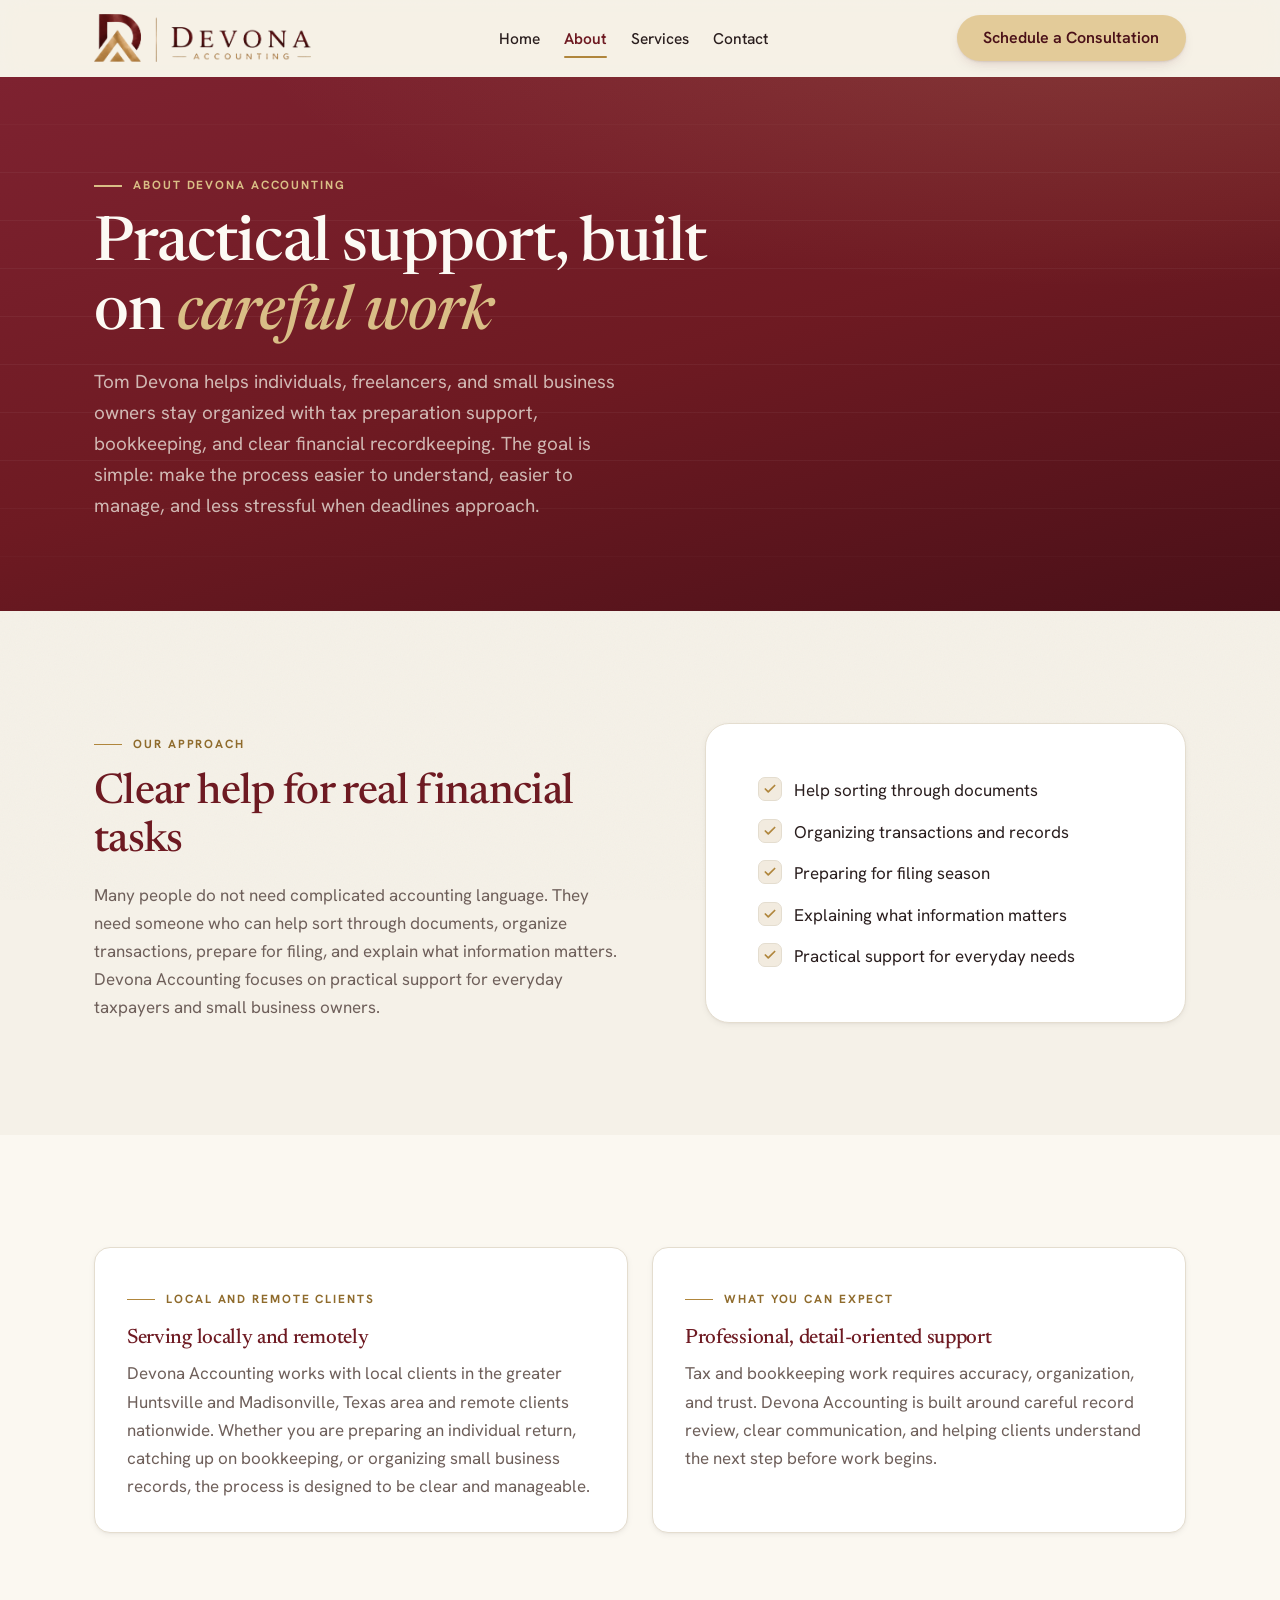
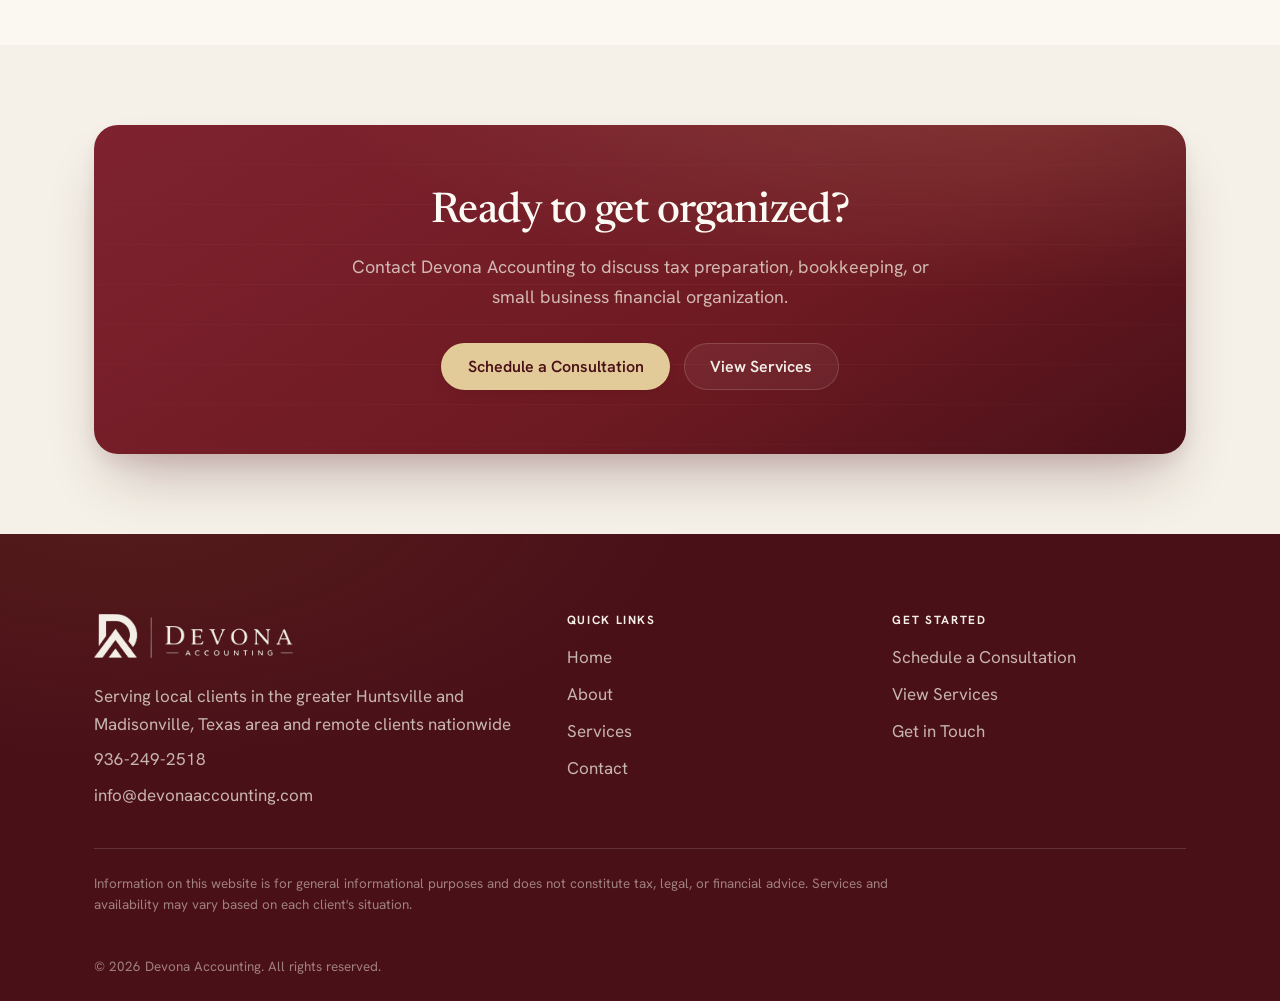
==== commit da8d7b5a: "Update consultation modal and contact details" ====
--- a/about.html
+++ b/about.html
@@ -83,9 +83,9 @@
       <div class="container">
         <div class="grid grid--2">
           <article class="card" data-animate>
-            <span class="eyebrow">Local &amp; remote-friendly</span>
-            <h3>Serving Huntsville and Madisonville, Texas</h3>
-            <p>Based in Texas, Devona Accounting works with local clients and offers remote-friendly support when appropriate. Whether you are preparing an individual return, catching up on bookkeeping, or trying to get your small business records in order, the process is designed to be clear and manageable.</p>
+            <span class="eyebrow">Local and remote clients</span>
+            <h3>Serving locally and remotely</h3>
+            <p>Devona Accounting works with local clients in the greater Huntsville and Madisonville, Texas area and remote clients nationwide. Whether you are preparing an individual return, catching up on bookkeeping, or organizing small business records, the process is designed to be clear and manageable.</p>
           </article>
           <article class="card" data-animate>
             <span class="eyebrow">What you can expect</span>
@@ -118,9 +118,9 @@
       <div class="footer-grid">
         <div class="footer-contact">
           <a class="brand" href="index.html"><img class="brand-logo" src="assets/logo-wordmark-light.png" alt="Devona Accounting" /></a>
-          <p>Huntsville and Madisonville, Texas</p>
+          <p>Serving local clients in the greater Huntsville and Madisonville, Texas area and remote clients nationwide</p>
           <p><a href="tel:+19362492518">936-249-2518</a></p>
-          <p><a href="mailto:[EMAIL_ADDRESS]">[EMAIL_ADDRESS]</a></p>
+          <p><a href="mailto:info@devonaaccounting.com">info@devonaaccounting.com</a></p>
         </div>
         <div>
           <h4>Quick Links</h4>
--- a/css/styles.css
+++ b/css/styles.css
@@ -678,6 +678,83 @@
   font-weight: 500;
 }
 .form-success.show { display: block; }
+
+/* ---------- Consultation modal ---------- */
+body.modal-open { overflow: hidden; }
+
+.consultation-modal {
+  position: fixed;
+  inset: 0;
+  z-index: 200;
+  display: none;
+  padding: clamp(0.75rem, 3vw, 2rem);
+}
+.consultation-modal.is-open {
+  display: grid;
+  place-items: center;
+}
+.consultation-modal__backdrop {
+  position: absolute;
+  inset: 0;
+  background: rgba(27, 35, 31, 0.68);
+  backdrop-filter: blur(6px);
+}
+.consultation-modal__panel {
+  position: relative;
+  width: min(1080px, 100%);
+  max-height: min(92vh, 920px);
+  overflow: auto;
+  background: var(--card);
+  border: 1px solid var(--hairline);
+  border-radius: var(--r-lg);
+  box-shadow: 0 30px 80px rgba(23, 28, 26, 0.32);
+}
+.consultation-modal__header {
+  position: sticky;
+  top: 0;
+  z-index: 2;
+  display: flex;
+  align-items: flex-start;
+  justify-content: space-between;
+  gap: var(--s-3);
+  padding: var(--s-4) var(--s-5);
+  background: rgba(252, 250, 244, 0.96);
+  border-bottom: 1px solid var(--hairline);
+}
+.consultation-modal__header .eyebrow {
+  display: block;
+  margin-bottom: 0.35rem;
+  color: var(--gold-deep);
+}
+.consultation-modal__header h2 {
+  margin: 0;
+  font-size: clamp(1.8rem, 4vw, 2.7rem);
+}
+.consultation-modal__body {
+  padding: var(--s-5);
+}
+.consultation-modal__info {
+  display: grid;
+  align-content: start;
+}
+.modal-close {
+  flex: none;
+  width: 42px;
+  height: 42px;
+  border: 1px solid var(--hairline-strong);
+  border-radius: 50%;
+  background: var(--card-warm);
+  color: var(--pine);
+  font-size: 1.8rem;
+  line-height: 1;
+  cursor: pointer;
+}
+.modal-close:hover,
+.modal-close:focus {
+  outline: none;
+  background: var(--pine);
+  color: var(--on-dark);
+}
 
 /* ---------- Footer ---------- */
 .site-footer {
@@ -766,6 +843,32 @@
   .step { grid-template-columns: auto 1fr; gap: var(--s-3); }
   .form-card, .panel { padding: var(--s-4); }
 
+  .consultation-modal {
+    padding: 0;
+    align-items: stretch;
+  }
+  .consultation-modal.is-open { display: block; }
+  .consultation-modal__panel {
+    width: 100%;
+    min-height: 100%;
+    max-height: 100vh;
+    border-radius: 0;
+  }
+  .consultation-modal__header {
+    padding: var(--s-3) var(--s-4);
+  }
+  .consultation-modal__body {
+    padding: var(--s-4);
+    padding-bottom: calc(var(--s-5) + env(safe-area-inset-bottom));
+  }
+  .consultation-modal__info .info-card .value {
+    font-size: 0.98rem;
+  }
+  .modal-close {
+    width: 38px;
+    height: 38px;
+  }
+
   /* Hero: hide the trust bullets on phones */
   .hero-note { display: none; }
 
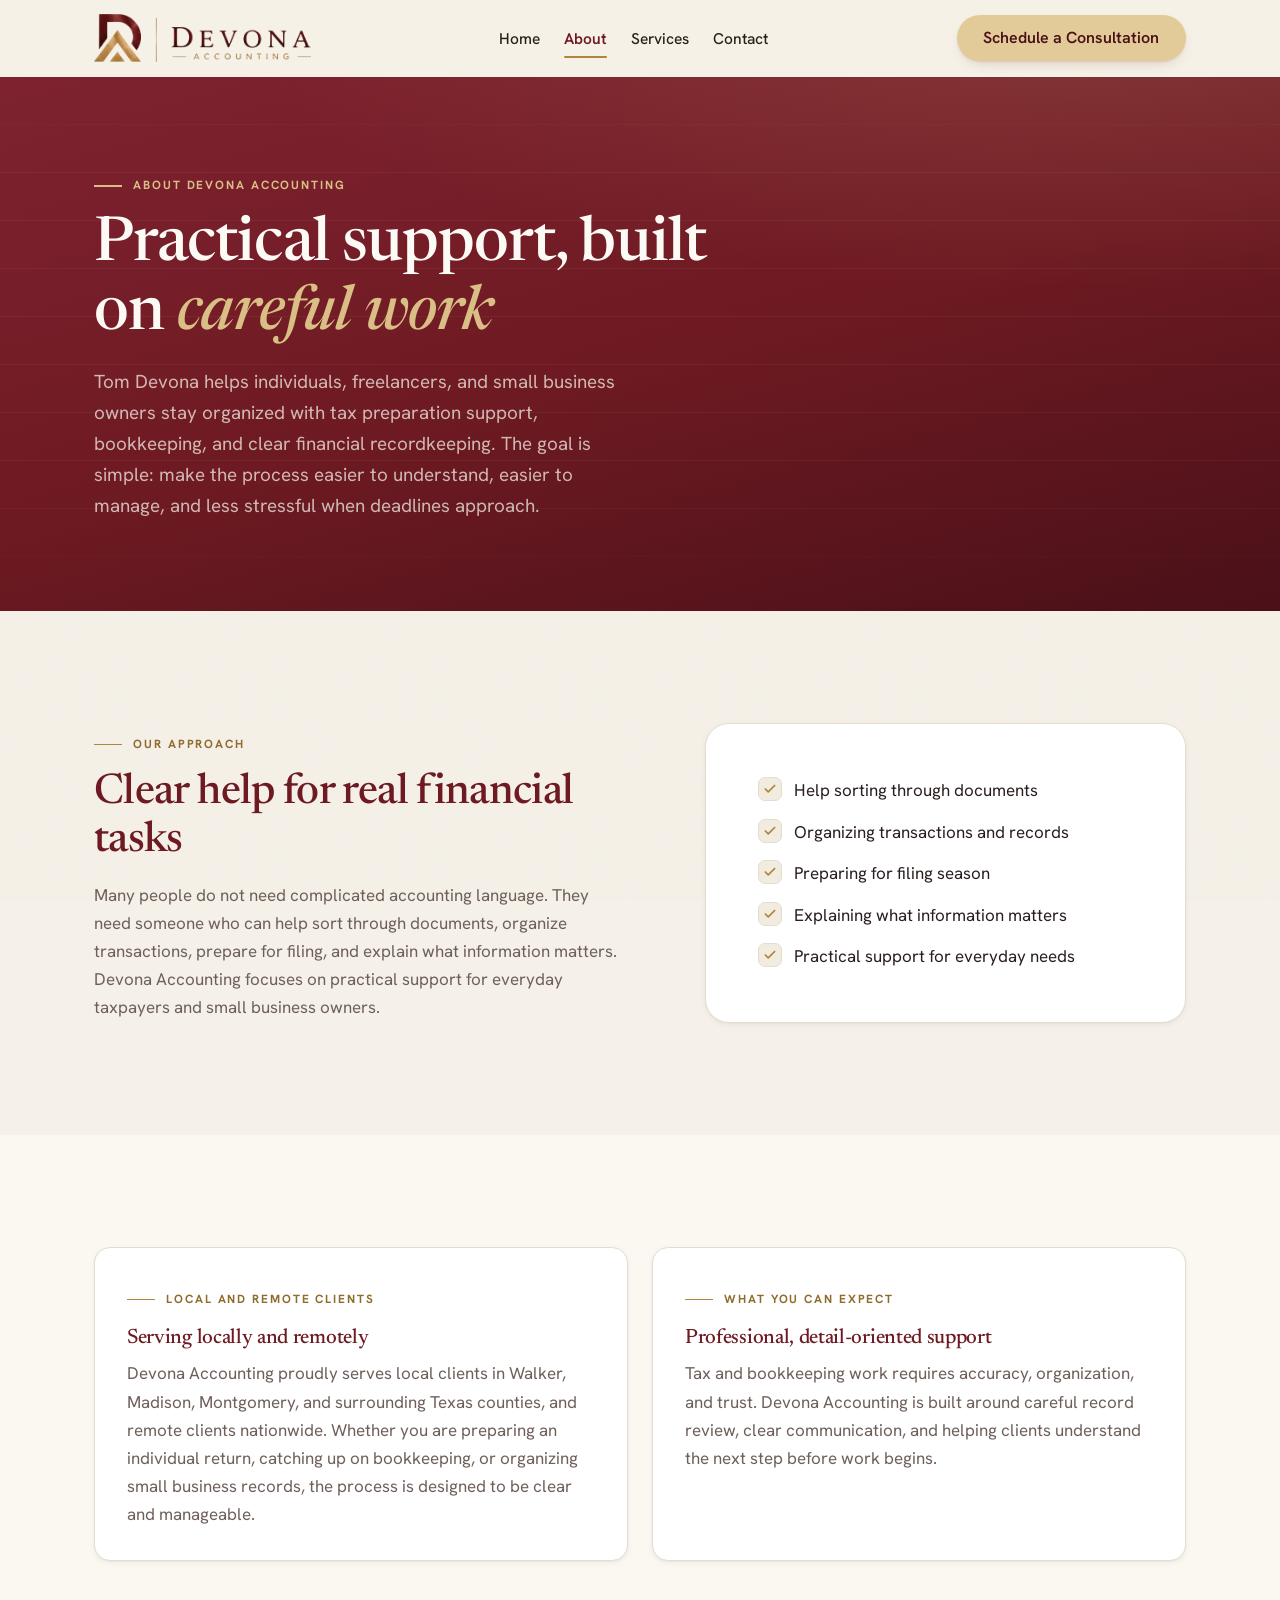
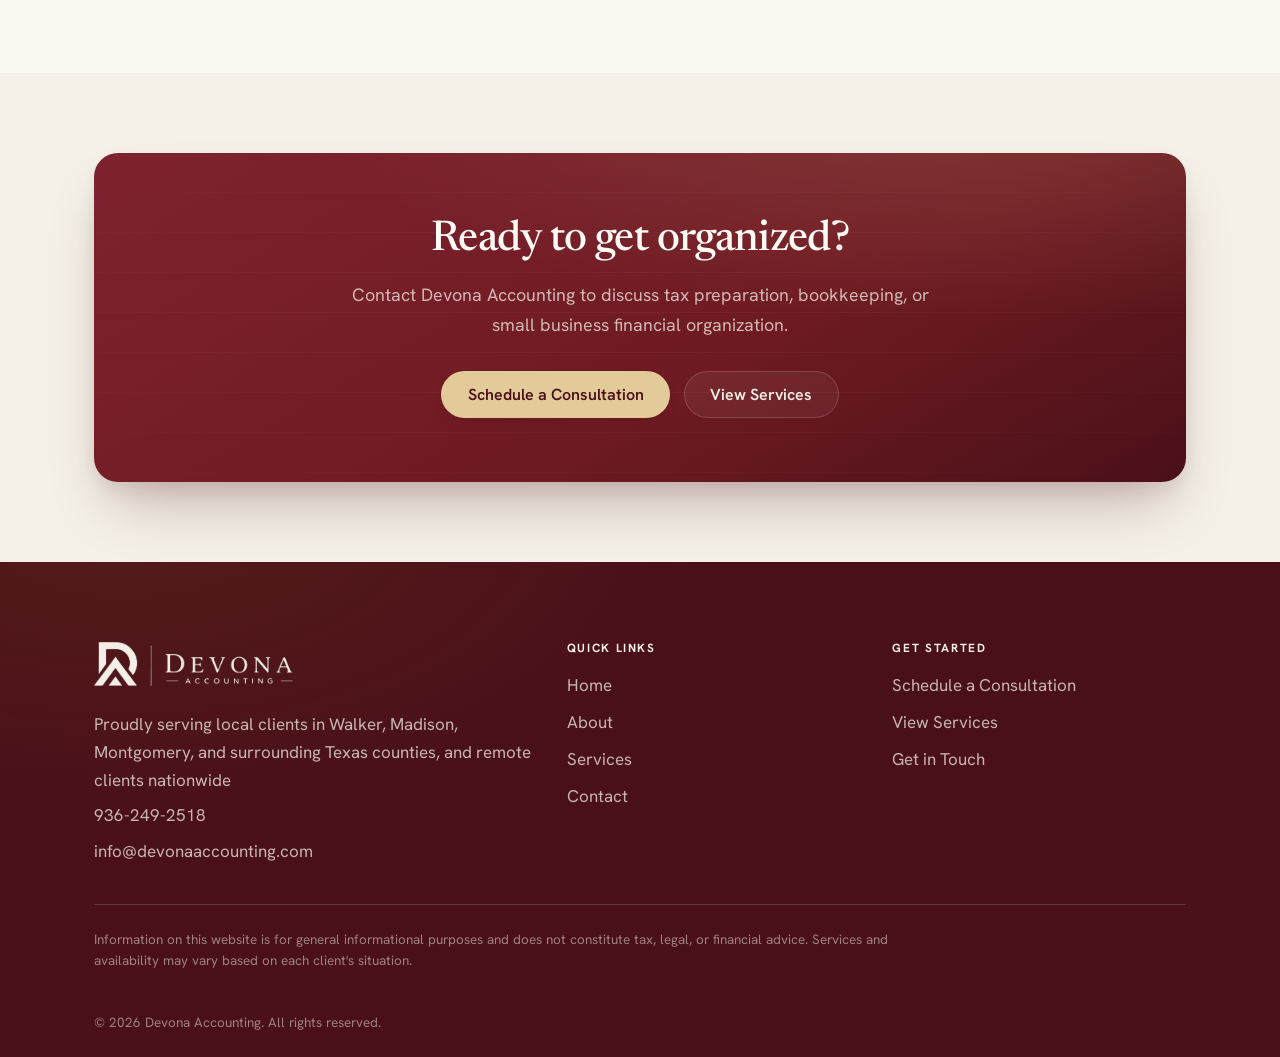
==== commit bc54881e: "Add sitemap robots and business schema" ====
--- a/about.html
+++ b/about.html
@@ -9,7 +9,9 @@
   <meta property="og:type" content="website" />
   <meta property="og:title" content="About Devona Accounting | Tax and Bookkeeping Support in Texas" />
   <meta property="og:description" content="Practical tax and bookkeeping support for individuals and small businesses in Texas." />
+  <meta property="og:url" content="https://devonaaccounting.com/about.html" />
 
+  <link rel="canonical" href="https://devonaaccounting.com/about.html" />
   <link rel="icon" type="image/png" href="assets/favicon.png" />
   <link rel="preconnect" href="https://fonts.googleapis.com" />
   <link rel="preconnect" href="https://fonts.gstatic.com" crossorigin />
@@ -85,7 +87,7 @@
           <article class="card" data-animate>
             <span class="eyebrow">Local and remote clients</span>
             <h3>Serving locally and remotely</h3>
-            <p>Devona Accounting works with local clients in the greater Huntsville and Madisonville, Texas area and remote clients nationwide. Whether you are preparing an individual return, catching up on bookkeeping, or organizing small business records, the process is designed to be clear and manageable.</p>
+            <p>Devona Accounting proudly serves local clients in Walker, Madison, Montgomery, and surrounding Texas counties, and remote clients nationwide. Whether you are preparing an individual return, catching up on bookkeeping, or organizing small business records, the process is designed to be clear and manageable.</p>
           </article>
           <article class="card" data-animate>
             <span class="eyebrow">What you can expect</span>
@@ -118,7 +120,7 @@
       <div class="footer-grid">
         <div class="footer-contact">
           <a class="brand" href="index.html"><img class="brand-logo" src="assets/logo-wordmark-light.png" alt="Devona Accounting" /></a>
-          <p>Serving local clients in the greater Huntsville and Madisonville, Texas area and remote clients nationwide</p>
+          <p>Proudly serving local clients in Walker, Madison, Montgomery, and surrounding Texas counties, and remote clients nationwide</p>
           <p><a href="tel:+19362492518">936-249-2518</a></p>
           <p><a href="mailto:info@devonaaccounting.com">info@devonaaccounting.com</a></p>
         </div>
--- a/css/styles.css
+++ b/css/styles.css
@@ -678,6 +678,23 @@
   font-weight: 500;
 }
 .form-success.show { display: block; }
+.form-error {
+  display: none;
+  background: rgba(163,51,31,0.09);
+  border: 1px solid rgba(163,51,31,0.35);
+  color: #7d2415;
+  border-radius: var(--r-sm);
+  padding: var(--s-3);
+  margin-bottom: var(--s-3);
+  font-weight: 500;
+}
+.form-error.show { display: block; }
+.honeypot { display: none !important; }
+button[disabled] {
+  cursor: wait;
+  opacity: 0.72;
+  transform: none;
+}
 
 /* ---------- Consultation modal ---------- */
 body.modal-open { overflow: hidden; }
